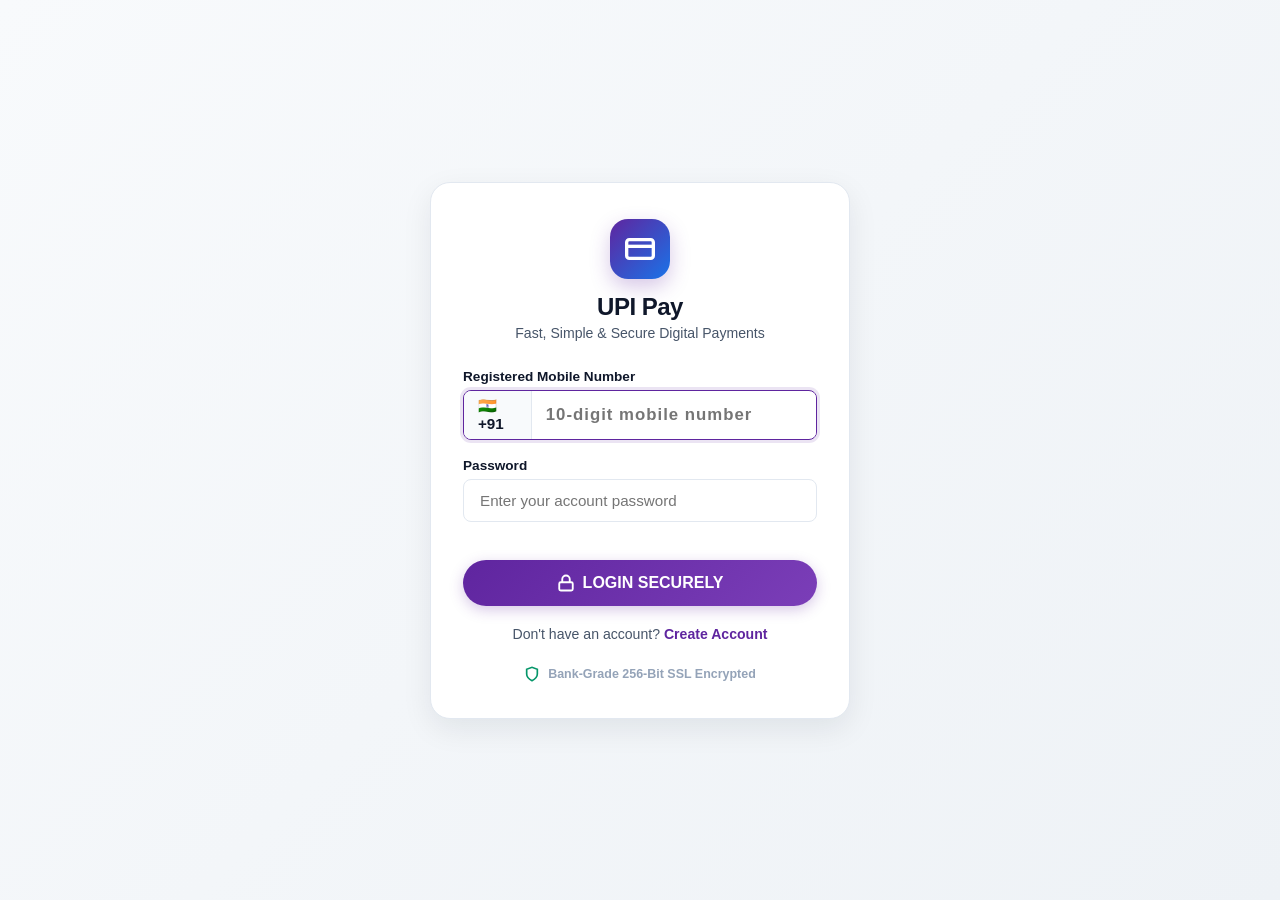
==== docs/pages/login.html @ 151ecf59 "Enable dual-mode in-browser simulation and GitHub Pages live deployment" ====
<!DOCTYPE html>
<html lang="en">
<head>
    <meta charset="UTF-8">
    <meta name="viewport" content="width=device-width, initial-scale=1.0">
    <title>Login - UPI Pay</title>
    <link rel="stylesheet" href="../css/style.css">
    <style>
        .login-page-container {
            min-height: 100vh;
            display: flex;
            flex-direction: column;
            justify-content: center;
            align-items: center;
            padding: 32px 16px;
            background: linear-gradient(135deg, #f8fafc 0%, #eef2f6 100%);
        }

        .login-card {
            width: 100%;
            max-width: 420px;
            background: #ffffff;
            border-radius: var(--radius-lg);
            padding: 36px 32px;
            box-shadow: 0 10px 30px rgba(15, 23, 42, 0.08);
            border: 1px solid var(--border-color);
        }

        .login-brand-header {
            text-align: center;
            margin-bottom: 28px;
        }

        .brand-logo-large {
            width: 60px;
            height: 60px;
            border-radius: 18px;
            background: linear-gradient(135deg, var(--primary), var(--secondary));
            color: #ffffff;
            display: inline-flex;
            align-items: center;
            justify-content: center;
            font-size: 1.8rem;
            margin-bottom: 14px;
            box-shadow: 0 8px 20px rgba(95, 37, 159, 0.25);
        }

        .brand-title {
            font-size: 1.5rem;
            font-weight: 800;
            color: var(--text-primary);
            letter-spacing: -0.5px;
        }

        .brand-subtitle {
            font-size: 0.88rem;
            color: var(--text-secondary);
            margin-top: 4px;
        }

        .trust-badge {
            display: flex;
            align-items: center;
            justify-content: center;
            gap: 8px;
            margin-top: 24px;
            font-size: 0.78rem;
            color: var(--text-muted);
            font-weight: 600;
        }

        .trust-badge svg {
            color: var(--success);
        }
    </style>
</head>
<body>
    <div class="login-page-container">
        <div class="login-card">
            <div class="login-brand-header">
                <div class="brand-logo-large">
                    <svg width="32" height="32" viewBox="0 0 24 24" fill="none" stroke="currentColor" stroke-width="2.5">
                        <rect x="2" y="5" width="20" height="14" rx="2"></rect>
                        <line x1="2" y1="10" x2="22" y2="10"></line>
                    </svg>
                </div>
                <h1 class="brand-title">UPI Pay</h1>
                <p class="brand-subtitle">Fast, Simple & Secure Digital Payments</p>
            </div>

            <form id="login-form">
                <div class="form-group">
                    <label for="login-mobile">Registered Mobile Number</label>
                    <div class="phone-input-group">
                        <div class="country-prefix">🇮🇳 +91</div>
                        <input type="tel" id="login-mobile" class="phone-control" placeholder="10-digit mobile number" maxlength="10" required autofocus>
                    </div>
                </div>

                <div class="form-group" style="margin-top: 14px;">
                    <div style="display: flex; justify-content: space-between; align-items: center;">
                        <label for="login-password">Password</label>
                    </div>
                    <input type="password" id="login-password" class="form-control" placeholder="Enter your account password" required>
                </div>

                <button type="submit" class="btn btn-primary" id="login-submit-btn" style="margin-top: 20px; padding: 14px; font-size: 1rem;">
                    <svg width="18" height="18" viewBox="0 0 24 24" fill="none" stroke="currentColor" stroke-width="2.5">
                        <rect x="3" y="11" width="18" height="11" rx="2" ry="2"></rect>
                        <path d="M7 11V7a5 5 0 0 1 10 0v4"></path>
                    </svg>
                    LOGIN SECURELY
                </button>
            </form>

            <div style="text-align: center; margin-top: 20px; font-size: 0.88rem; color: var(--text-secondary);">
                Don't have an account? 
                <a href="register.html" style="color: var(--primary); font-weight: 700; text-decoration: none;">Create Account</a>
            </div>

            <div class="trust-badge">
                <svg width="16" height="16" viewBox="0 0 24 24" fill="none" stroke="currentColor" stroke-width="2.5">
                    <path d="M12 22s8-4 8-10V5l-8-3-8 3v7c0 6 8 10 8 10z"></path>
                </svg>
                Bank-Grade 256-Bit SSL Encrypted
            </div>
        </div>
    </div>

    <script src="../js/app.js"></script>
    <script>
        // Check if user is already logged in
        document.addEventListener('DOMContentLoaded', async () => {
            try {
                const res = await SimUPI.apiFetch('/auth/me');
                if (res.ok) {
                    const data = await res.json();
                    if (data.success && data.data) {
                        SimUPI.replacePage('dashboard.html');
                    }
                }
            } catch (ignored) {}
        });

        document.getElementById('login-form').addEventListener('submit', async (e) => {
            e.preventDefault();
            const mobile = document.getElementById('login-mobile').value.trim();
            const password = document.getElementById('login-password').value;
            const btn = document.getElementById('login-submit-btn');

            if (!/^[6-9]\d{9}$/.test(mobile)) {
                SimUPI.showToast('Please enter a valid 10-digit Indian mobile number', 'error');
                return;
            }

            try {
                btn.disabled = true;
                btn.innerHTML = 'Authenticating...';

                const res = await SimUPI.apiFetch('/auth/login', {
                    method: 'POST',
                    body: JSON.stringify({ mobile, password })
                });

                const data = await res.json();

                if (!res.ok || !data.success) {
                    SimUPI.showToast(data.message || 'Invalid mobile number or password', 'error');
                    return;
                }

                SimUPI.showToast(`Welcome back, ${data.data.name}!`, 'success');
                setTimeout(() => {
                    SimUPI.goToPage('dashboard.html');
                }, 300);
            } catch (err) {
                SimUPI.showToast(err.message || 'Unable to connect to server. Ensure port 8080 is active.', 'error');
            } finally {
                btn.disabled = false;
                btn.innerHTML = `
                    <svg width="18" height="18" viewBox="0 0 24 24" fill="none" stroke="currentColor" stroke-width="2.5">
                        <rect x="3" y="11" width="18" height="11" rx="2" ry="2"></rect>
                        <path d="M7 11V7a5 5 0 0 1 10 0v4"></path>
                    </svg>
                    LOGIN SECURELY
                `;
            }
        });
    </script>
</body>
</html>
---- docs/css/style.css ----
/* ====================================================================
   UPI Pay - Desktop-Default & Mobile-Responsive Design System
   Inspired by Google Pay & PhonePe Digital Payment Platforms
   ==================================================================== */

:root {
    --primary: #5f259f;           /* PhonePe Royal Purple */
    --primary-light: #7b3eb8;
    --primary-dark: #461678;
    --primary-subtle: #f5f0fb;
    --secondary: #1a73e8;         /* Google Pay Royal Blue */
    --secondary-subtle: #e8f0fe;
    --accent: #00d09c;            /* Mint Accent */
    --bg-page: #f8fafc;           /* Clean Modern Background */
    --bg-surface: #ffffff;
    --text-primary: #0f172a;
    --text-secondary: #475569;
    --text-muted: #94a3b8;
    --border-color: #e2e8f0;
    --border-subtle: #f1f5f9;
    --success: #059669;
    --success-bg: #ecfdf5;
    --danger: #dc2626;
    --danger-bg: #fef2f2;
    --warning: #d97706;
    --warning-bg: #fffbeb;
    --shadow-sm: 0 1px 3px rgba(15, 23, 42, 0.06);
    --shadow-md: 0 4px 14px rgba(15, 23, 42, 0.08);
    --shadow-lg: 0 10px 28px rgba(15, 23, 42, 0.12);
    --radius-sm: 8px;
    --radius-md: 14px;
    --radius-lg: 20px;
    --radius-pill: 9999px;
    --transition: all 0.2s cubic-bezier(0.4, 0, 0.2, 1);
}

* {
    margin: 0;
    padding: 0;
    box-sizing: border-box;
    font-family: -apple-system, BlinkMacSystemFont, "Segoe UI", Roboto, "Helvetica Neue", Arial, sans-serif;
    -webkit-tap-highlight-color: transparent;
}

body {
    background-color: var(--bg-page);
    color: var(--text-primary);
    min-height: 100vh;
    display: flex;
    flex-direction: column;
}

/* ====================================================================
   Desktop Top Navigation Bar
   ==================================================================== */
.desktop-navbar {
    background: #ffffff;
    border-bottom: 1px solid var(--border-color);
    position: sticky;
    top: 0;
    z-index: 100;
    box-shadow: 0 2px 8px rgba(0, 0, 0, 0.04);
}

.desktop-navbar-inner {
    max-width: 1200px;
    margin: 0 auto;
    padding: 0 24px;
    height: 68px;
    display: flex;
    align-items: center;
    justify-content: space-between;
}

.nav-brand {
    display: flex;
    align-items: center;
    gap: 10px;
    text-decoration: none;
    color: var(--primary);
    font-weight: 800;
    font-size: 1.35rem;
    letter-spacing: -0.5px;
}

.brand-icon {
    width: 38px;
    height: 38px;
    border-radius: 10px;
    background: linear-gradient(135deg, var(--primary), var(--secondary));
    color: white;
    display: flex;
    align-items: center;
    justify-content: center;
    box-shadow: 0 4px 10px rgba(95, 37, 159, 0.25);
}

.nav-links {
    display: flex;
    align-items: center;
    gap: 8px;
    list-style: none;
}

.nav-link {
    display: flex;
    align-items: center;
    gap: 8px;
    padding: 8px 16px;
    border-radius: var(--radius-pill);
    text-decoration: none;
    color: var(--text-secondary);
    font-size: 0.92rem;
    font-weight: 600;
    transition: var(--transition);
}

.nav-link:hover {
    color: var(--primary);
    background: var(--primary-subtle);
}

.nav-link.active {
    color: #ffffff;
    background: var(--primary);
}

.nav-link svg {
    width: 18px;
    height: 18px;
}

.nav-user-actions {
    display: flex;
    align-items: center;
    gap: 14px;
}

.user-profile-badge {
    display: flex;
    align-items: center;
    gap: 10px;
    padding: 6px 14px 6px 6px;
    background: var(--primary-subtle);
    border-radius: var(--radius-pill);
    border: 1px solid rgba(95, 37, 159, 0.15);
}

.user-avatar-sm {
    width: 32px;
    height: 32px;
    border-radius: 50%;
    background: linear-gradient(135deg, var(--primary), var(--secondary));
    color: white;
    font-weight: 700;
    display: flex;
    align-items: center;
    justify-content: center;
    font-size: 0.85rem;
}

.user-name-sm {
    font-size: 0.85rem;
    font-weight: 700;
    color: var(--primary);
    line-height: 1.1;
}

.user-upi-sm {
    font-size: 0.72rem;
    color: var(--text-secondary);
}

.btn-logout {
    border: 1px solid var(--border-color);
    background: #ffffff;
    padding: 8px 14px;
    border-radius: var(--radius-pill);
    cursor: pointer;
    color: var(--danger);
    font-weight: 600;
    font-size: 0.85rem;
    display: flex;
    align-items: center;
    gap: 6px;
    transition: var(--transition);
}

.btn-logout:hover {
    background: var(--danger-bg);
    border-color: #fca5a5;
}

/* ====================================================================
   Main Responsive Layout Containers
   ==================================================================== */
.main-wrapper {
    max-width: 1200px;
    width: 100%;
    margin: 0 auto;
    padding: 28px 24px 60px;
    flex: 1;
}

/* 2-Column Responsive Dashboard Layout */
.dashboard-grid {
    display: grid;
    grid-template-columns: 400px 1fr;
    gap: 28px;
    align-items: start;
}

/* Centered Form Layout (For Login, Register, Send) */
.auth-wrapper {
    max-width: 440px;
    margin: 40px auto;
    width: 100%;
}

.centered-page-wrapper {
    max-width: 620px;
    margin: 20px auto;
    width: 100%;
}

/* ====================================================================
   Cards & Surfaces
   ==================================================================== */
.card {
    background: var(--bg-surface);
    border-radius: var(--radius-md);
    padding: 24px;
    border: 1px solid var(--border-color);
    box-shadow: var(--shadow-sm);
    transition: var(--transition);
}

.card:hover {
    box-shadow: var(--shadow-md);
}

.card-title {
    font-size: 1.05rem;
    font-weight: 800;
    color: var(--text-primary);
    margin-bottom: 16px;
    display: flex;
    align-items: center;
    justify-content: space-between;
}

/* ====================================================================
   Virtual Bank Account Card (PhonePe Signature Gradient)
   ==================================================================== */
.bank-card {
    background: linear-gradient(135deg, #4a154b, #5f259f 50%, #1a73e8 100%);
    border-radius: var(--radius-lg);
    padding: 24px;
    color: #ffffff;
    box-shadow: 0 10px 24px rgba(95, 37, 159, 0.28);
    position: relative;
    overflow: hidden;
}

.bank-card::after {
    content: '';
    position: absolute;
    top: -50px;
    right: -50px;
    width: 140px;
    height: 140px;
    border-radius: 50%;
    background: rgba(255, 255, 255, 0.08);
}

.bank-card-header {
    display: flex;
    justify-content: space-between;
    align-items: flex-start;
    margin-bottom: 24px;
}

.bank-name {
    font-size: 1.15rem;
    font-weight: 800;
    letter-spacing: -0.3px;
}

.account-type-tag {
    font-size: 0.72rem;
    font-weight: 700;
    padding: 4px 10px;
    border-radius: var(--radius-pill);
    background: rgba(255, 255, 255, 0.2);
    letter-spacing: 0.5px;
    backdrop-filter: blur(4px);
}

.account-number {
    font-family: monospace;
    font-size: 1.15rem;
    letter-spacing: 2.5px;
    font-weight: 600;
    margin-bottom: 20px;
}

.bank-card-footer {
    display: flex;
    justify-content: space-between;
    align-items: flex-end;
    border-top: 1px solid rgba(255, 255, 255, 0.18);
    padding-top: 14px;
}

.balance-label {
    font-size: 0.75rem;
    text-transform: uppercase;
    letter-spacing: 0.5px;
    opacity: 0.85;
}

.balance-value {
    font-size: 1.45rem;
    font-weight: 800;
    letter-spacing: -0.5px;
    margin-top: 2px;
}

/* ====================================================================
   Transfer Quick Actions Grid (PhonePe 4-Grid Style)
   ==================================================================== */
.quick-actions-grid {
    display: grid;
    grid-template-columns: repeat(4, 1fr);
    gap: 14px;
    margin-top: 14px;
}

.action-tile {
    display: flex;
    flex-direction: column;
    align-items: center;
    gap: 8px;
    text-decoration: none;
    color: var(--text-primary);
    cursor: pointer;
    transition: var(--transition);
}

.action-tile:hover {
    transform: translateY(-3px);
}

.tile-icon {
    width: 54px;
    height: 54px;
    border-radius: 16px;
    display: flex;
    align-items: center;
    justify-content: center;
    background: var(--primary-subtle);
    color: var(--primary);
    transition: var(--transition);
    border: 1px solid rgba(95, 37, 159, 0.12);
}

.action-tile:hover .tile-icon {
    background: var(--primary);
    color: #ffffff;
    box-shadow: 0 6px 16px rgba(95, 37, 159, 0.3);
}

.tile-icon svg {
    width: 24px;
    height: 24px;
    stroke: currentColor;
    stroke-width: 2.2;
    fill: none;
}

.tile-label {
    font-size: 0.78rem;
    font-weight: 700;
    text-align: center;
    color: var(--text-secondary);
}

/* ====================================================================
   Forms & Controls
   ==================================================================== */
.form-group {
    margin-bottom: 18px;
    display: flex;
    flex-direction: column;
    gap: 6px;
}

label {
    font-size: 0.85rem;
    font-weight: 700;
    color: var(--text-primary);
}

.form-control {
    width: 100%;
    padding: 12px 16px;
    border: 1.5px solid var(--border-color);
    border-radius: var(--radius-sm);
    font-size: 0.95rem;
    outline: none;
    background: #ffffff;
    color: var(--text-primary);
    transition: var(--transition);
}

.form-control:focus {
    border-color: var(--primary);
    box-shadow: 0 0 0 3px rgba(95, 37, 159, 0.12);
}

.phone-input-group {
    display: flex;
    align-items: center;
    border: 1.5px solid var(--border-color);
    border-radius: var(--radius-sm);
    background: #ffffff;
    overflow: hidden;
    transition: var(--transition);
}

.phone-input-group:focus-within {
    border-color: var(--primary);
    box-shadow: 0 0 0 3px rgba(95, 37, 159, 0.12);
}

.country-prefix {
    padding: 0 14px;
    font-weight: 700;
    color: var(--text-primary);
    background: #f8fafc;
    border-right: 1px solid var(--border-color);
    display: flex;
    align-items: center;
    gap: 6px;
    font-size: 0.95rem;
    height: 48px;
}

.phone-control {
    border: none;
    padding: 12px 14px;
    width: 100%;
    font-size: 1.05rem;
    letter-spacing: 1px;
    font-weight: 600;
    outline: none;
}

/* ====================================================================
   Buttons
   ==================================================================== */
.btn {
    display: inline-flex;
    align-items: center;
    justify-content: center;
    gap: 8px;
    padding: 12px 20px;
    border-radius: var(--radius-pill);
    font-size: 0.92rem;
    font-weight: 700;
    cursor: pointer;
    border: none;
    transition: var(--transition);
    text-decoration: none;
    width: 100%;
}

.btn-primary {
    background: linear-gradient(135deg, var(--primary), var(--primary-light));
    color: #ffffff;
    box-shadow: 0 4px 14px rgba(95, 37, 159, 0.25);
}

.btn-primary:hover {
    box-shadow: 0 6px 20px rgba(95, 37, 159, 0.38);
    transform: translateY(-1px);
}

.btn-outline {
    background: transparent;
    color: var(--primary);
    border: 1.5px solid var(--primary);
}

.btn-outline:hover {
    background: var(--primary-subtle);
}

/* ====================================================================
   Transaction Passbook Items
   ==================================================================== */
.transaction-list {
    display: flex;
    flex-direction: column;
}

.transaction-item {
    display: flex;
    align-items: center;
    justify-content: space-between;
    padding: 14px 12px;
    border-bottom: 1px solid var(--border-subtle);
    text-decoration: none;
    color: inherit;
    border-radius: var(--radius-sm);
    transition: var(--transition);
}

.transaction-item:hover {
    background: #f8fafc;
}

.transaction-item:last-child {
    border-bottom: none;
}

.tx-left {
    display: flex;
    align-items: center;
    gap: 12px;
}

.tx-avatar {
    width: 42px;
    height: 42px;
    border-radius: 50%;
    background: var(--primary-subtle);
    color: var(--primary);
    font-weight: 700;
    display: flex;
    align-items: center;
    justify-content: center;
    font-size: 0.95rem;
}

.tx-details {
    display: flex;
    flex-direction: column;
    gap: 2px;
}

.tx-name {
    font-size: 0.92rem;
    font-weight: 700;
    color: var(--text-primary);
}

.tx-meta {
    font-size: 0.75rem;
    color: var(--text-muted);
}

.tx-right {
    text-align: right;
    display: flex;
    flex-direction: column;
    align-items: flex-end;
    gap: 4px;
}

.tx-amount {
    font-size: 1rem;
    font-weight: 800;
    letter-spacing: -0.3px;
}

.tx-amount.debit {
    color: var(--danger);
}

.tx-amount.credit {
    color: var(--success);
}

.badge {
    padding: 3px 8px;
    border-radius: var(--radius-pill);
    font-size: 0.68rem;
    font-weight: 700;
    text-transform: uppercase;
    letter-spacing: 0.5px;
}

.badge-success {
    background: var(--success-bg);
    color: var(--success);
}

.badge-failed {
    background: var(--danger-bg);
    color: var(--danger);
}

.badge-pending {
    background: var(--warning-bg);
    color: var(--warning);
}

/* ====================================================================
   Filter Tabs
   ==================================================================== */
.filter-tabs {
    display: flex;
    gap: 8px;
    margin: 16px 0;
}

.filter-tab {
    padding: 7px 16px;
    border-radius: var(--radius-pill);
    font-size: 0.8rem;
    font-weight: 700;
    border: 1px solid var(--border-color);
    background: #ffffff;
    color: var(--text-secondary);
    cursor: pointer;
    transition: var(--transition);
}

.filter-tab.active {
    background: var(--primary);
    color: #ffffff;
    border-color: var(--primary);
}

/* ====================================================================
   Receipt Card
   ==================================================================== */
.receipt-card {
    background: #ffffff;
    border-radius: var(--radius-md);
    padding: 28px 24px;
    border: 1px solid var(--border-color);
    box-shadow: var(--shadow-md);
}

.receipt-header {
    text-align: center;
    border-bottom: 1px dashed var(--border-color);
    padding-bottom: 20px;
    margin-bottom: 18px;
}

.receipt-row {
    display: flex;
    justify-content: space-between;
    align-items: center;
    padding: 10px 0;
    border-bottom: 1px solid var(--border-subtle);
    font-size: 0.88rem;
}

.receipt-row:last-child {
    border-bottom: none;
}

.receipt-label {
    color: var(--text-secondary);
}

.receipt-val {
    font-weight: 700;
    color: var(--text-primary);
}

/* ====================================================================
   PIN Keypad Modal & Dot Indicators (Google Pay & PhonePe Style)
   ==================================================================== */
.keypad-modal-overlay,
.modal-backdrop {
    position: fixed !important;
    top: 0 !important;
    left: 0 !important;
    right: 0 !important;
    bottom: 0 !important;
    width: 100vw !important;
    height: 100vh !important;
    background: rgba(15, 23, 42, 0.72) !important;
    backdrop-filter: blur(8px) !important;
    -webkit-backdrop-filter: blur(8px) !important;
    display: none !important;
    align-items: center !important;
    justify-content: center !important;
    z-index: 99999 !important;
    padding: 16px !important;
    box-sizing: border-box !important;
}

.keypad-modal-overlay.show,
.modal-backdrop.active {
    display: flex !important;
}

.keypad-bottom-sheet,
.pin-modal-card {
    background: #ffffff;
    border-radius: var(--radius-lg);
    width: 100%;
    max-width: 380px;
    padding: 28px 24px;
    box-shadow: 0 25px 50px -12px rgba(0, 0, 0, 0.35);
    text-align: center;
    animation: popInModal 0.25s cubic-bezier(0.16, 1, 0.3, 1);
    border: 1px solid var(--border-color);
    position: relative;
    margin: auto;
}

@keyframes popInModal {
    from {
        opacity: 0;
        transform: scale(0.92) translateY(16px);
    }
    to {
        opacity: 1;
        transform: scale(1) translateY(0);
    }
}

.keypad-header {
    margin-bottom: 20px;
}

.keypad-title {
    font-size: 1.15rem;
    font-weight: 800;
    letter-spacing: 0.5px;
    color: var(--text-primary);
    margin-bottom: 6px;
    text-transform: uppercase;
}

.keypad-subtitle {
    font-size: 0.88rem;
    color: var(--text-secondary);
    line-height: 1.4;
}

.pin-dots-container,
.pin-dots {
    display: flex;
    justify-content: center;
    align-items: center;
    gap: 16px;
    margin: 20px 0 24px;
}

.pin-dot {
    width: 16px;
    height: 16px;
    border-radius: 50%;
    border: 2px solid var(--primary);
    background: #ffffff;
    transition: all 0.2s cubic-bezier(0.4, 0, 0.2, 1);
}

.pin-dot.filled {
    background: var(--primary);
    transform: scale(1.18);
    box-shadow: 0 0 0 3px rgba(37, 99, 235, 0.25);
}

.keypad-grid {
    display: grid;
    grid-template-columns: repeat(3, 1fr);
    gap: 12px;
    max-width: 320px;
    margin: 0 auto;
}

.key-btn {
    height: 56px;
    border-radius: var(--radius-md);
    border: 1px solid var(--border-color);
    background: #ffffff;
    font-size: 1.35rem;
    font-weight: 700;
    color: var(--text-primary);
    display: flex;
    align-items: center;
    justify-content: center;
    cursor: pointer;
    transition: var(--transition);
    user-select: none;
    -webkit-tap-highlight-color: transparent;
}

.key-btn:hover {
    background: var(--primary-subtle);
    border-color: var(--primary);
    color: var(--primary);
}

.key-btn:active {
    transform: scale(0.95);
    background: #dbeafe;
}

.key-btn.action-btn {
    background: #f8fafc;
    color: var(--text-secondary);
    font-size: 1.15rem;
}

.key-btn.action-btn:hover {
    background: #f1f5f9;
    color: var(--danger);
}

.submit-key {
    width: 100% !important;
    max-width: 320px;
    margin: 18px auto 0 !important;
    display: flex !important;
    align-items: center;
    justify-content: center;
    height: 48px;
    font-size: 0.95rem;
    font-weight: 700;
    letter-spacing: 0.5px;
}

/* ====================================================================
   Result Screens (Success & Failure)
   ==================================================================== */
.result-screen {
    display: none;
    flex-direction: column;
    align-items: center;
    text-align: center;
    padding: 40px 20px;
    background: #ffffff;
    border-radius: var(--radius-md);
    border: 1px solid var(--border-color);
}

.result-screen.active {
    display: flex;
}

.result-icon-wrapper {
    width: 72px;
    height: 72px;
    border-radius: 50%;
    display: flex;
    align-items: center;
    justify-content: center;
    margin-bottom: 20px;
    position: relative;
}

.result-icon-wrapper.success {
    background: var(--success-bg);
    color: var(--success);
}

.result-icon-wrapper.failure {
    background: var(--danger-bg);
    color: var(--danger);
}

.result-icon-wrapper svg {
    width: 36px;
    height: 36px;
    stroke: currentColor;
    stroke-width: 2.5;
    fill: none;
}

/* ====================================================================
   Toast Container
   ==================================================================== */
#toast-container {
    position: fixed;
    top: 24px;
    right: 24px;
    z-index: 9999;
    display: flex;
    flex-direction: column;
    gap: 10px;
}

.toast {
    display: flex;
    align-items: center;
    gap: 10px;
    padding: 12px 18px;
    border-radius: var(--radius-sm);
    color: #ffffff;
    font-size: 0.88rem;
    font-weight: 600;
    box-shadow: var(--shadow-lg);
    animation: fadeIn 0.3s ease;
    max-width: 380px;
}

.toast-success {
    background: #059669;
}

.toast-error {
    background: #dc2626;
}

.toast-info {
    background: #1e293b;
}

/* ====================================================================
   Mobile Bottom Navigation (Hidden on Desktop)
   ==================================================================== */
.bottom-nav {
    display: none;
    position: fixed;
    bottom: 0;
    left: 0;
    right: 0;
    height: 64px;
    background: #ffffff;
    border-top: 1px solid var(--border-color);
    box-shadow: 0 -2px 10px rgba(0, 0, 0, 0.05);
    z-index: 90;
    justify-content: space-around;
    align-items: center;
}

.bottom-nav .nav-item {
    display: flex;
    flex-direction: column;
    align-items: center;
    gap: 3px;
    text-decoration: none;
    color: var(--text-muted);
    font-size: 0.72rem;
    font-weight: 600;
    transition: var(--transition);
}

.bottom-nav .nav-item svg {
    width: 22px;
    height: 22px;
    stroke: currentColor;
    stroke-width: 2;
    fill: none;
}

.bottom-nav .nav-item.active {
    color: var(--primary);
}

/* ====================================================================
   Responsive Breakpoints (@media queries)
   ==================================================================== */
@media (max-width: 860px) {
    .dashboard-grid {
        grid-template-columns: 1fr;
    }
}

@media (max-width: 768px) {
    .desktop-navbar .nav-links {
        display: none;
    }

    .main-wrapper {
        padding: 16px 14px 80px;
    }

    .bottom-nav {
        display: flex;
    }

    #toast-container {
        top: 16px;
        right: 16px;
        left: 16px;
    }

    .toast {
        max-width: 100%;
    }
}
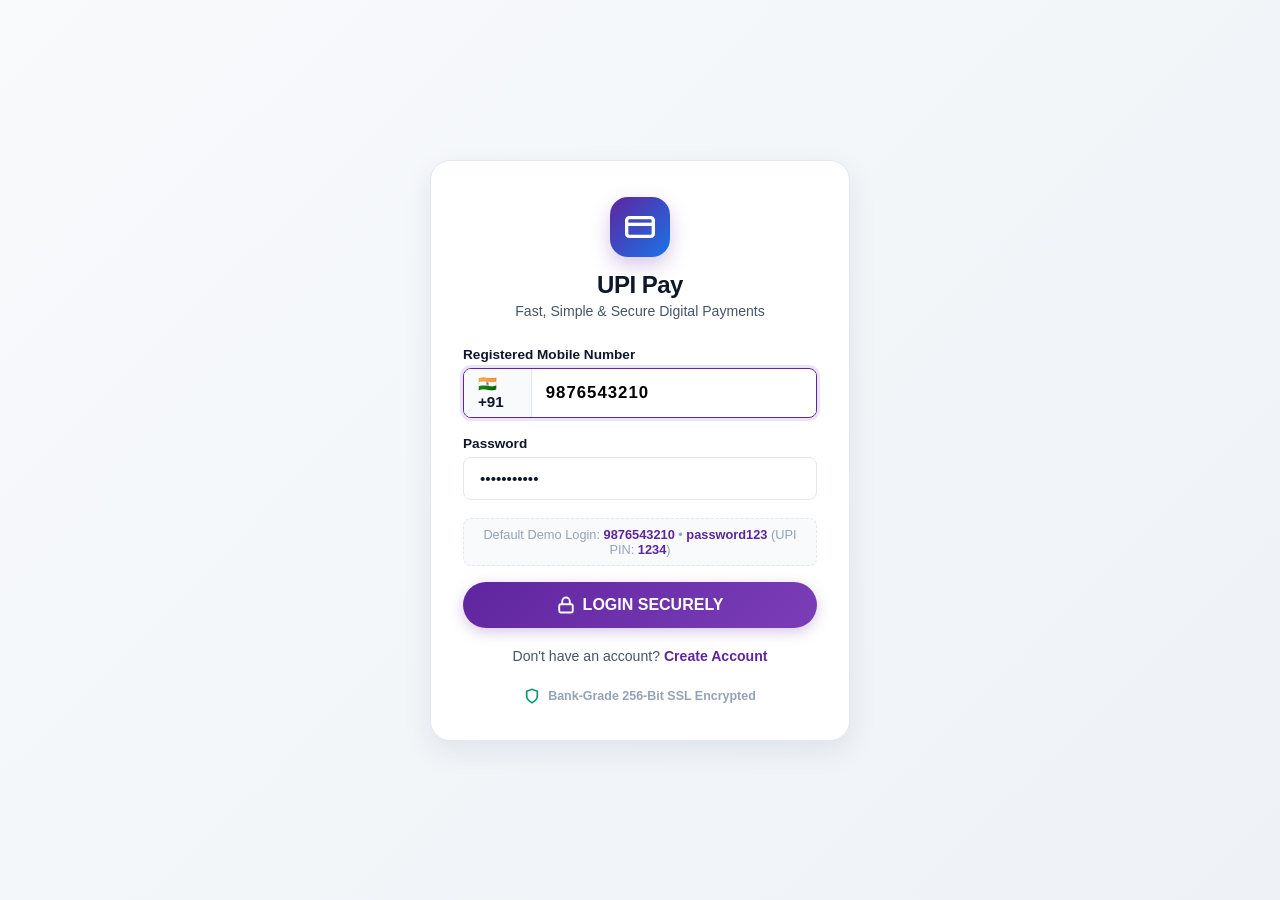
==== commit 8b8ab7fa: "Add default demo login details and credentials reminder" ====
--- a/docs/pages/login.html
+++ b/docs/pages/login.html
@@ -93,7 +93,7 @@
                     <label for="login-mobile">Registered Mobile Number</label>
                     <div class="phone-input-group">
                         <div class="country-prefix">🇮🇳 +91</div>
-                        <input type="tel" id="login-mobile" class="phone-control" placeholder="10-digit mobile number" maxlength="10" required autofocus>
+                        <input type="tel" id="login-mobile" class="phone-control" placeholder="10-digit mobile number" maxlength="10" value="9876543210" required autofocus>
                     </div>
                 </div>
 
@@ -101,10 +101,14 @@
                     <div style="display: flex; justify-content: space-between; align-items: center;">
                         <label for="login-password">Password</label>
                     </div>
-                    <input type="password" id="login-password" class="form-control" placeholder="Enter your account password" required>
+                    <input type="password" id="login-password" class="form-control" placeholder="Enter your account password" value="password123" required>
                 </div>
 
-                <button type="submit" class="btn btn-primary" id="login-submit-btn" style="margin-top: 20px; padding: 14px; font-size: 1rem;">
+                <div style="margin-top: 12px; text-align: center; font-size: 0.8rem; color: var(--text-muted); background: #f8fafc; padding: 8px 12px; border-radius: var(--radius-sm); border: 1px dashed var(--border-color);">
+                    Default Demo Login: <strong style="color: var(--primary);">9876543210</strong> • <strong style="color: var(--primary);">password123</strong> (UPI PIN: <strong style="color: var(--primary);">1234</strong>)
+                </div>
+
+                <button type="submit" class="btn btn-primary" id="login-submit-btn" style="margin-top: 16px; padding: 14px; font-size: 1rem;">
                     <svg width="18" height="18" viewBox="0 0 24 24" fill="none" stroke="currentColor" stroke-width="2.5">
                         <rect x="3" y="11" width="18" height="11" rx="2" ry="2"></rect>
                         <path d="M7 11V7a5 5 0 0 1 10 0v4"></path>
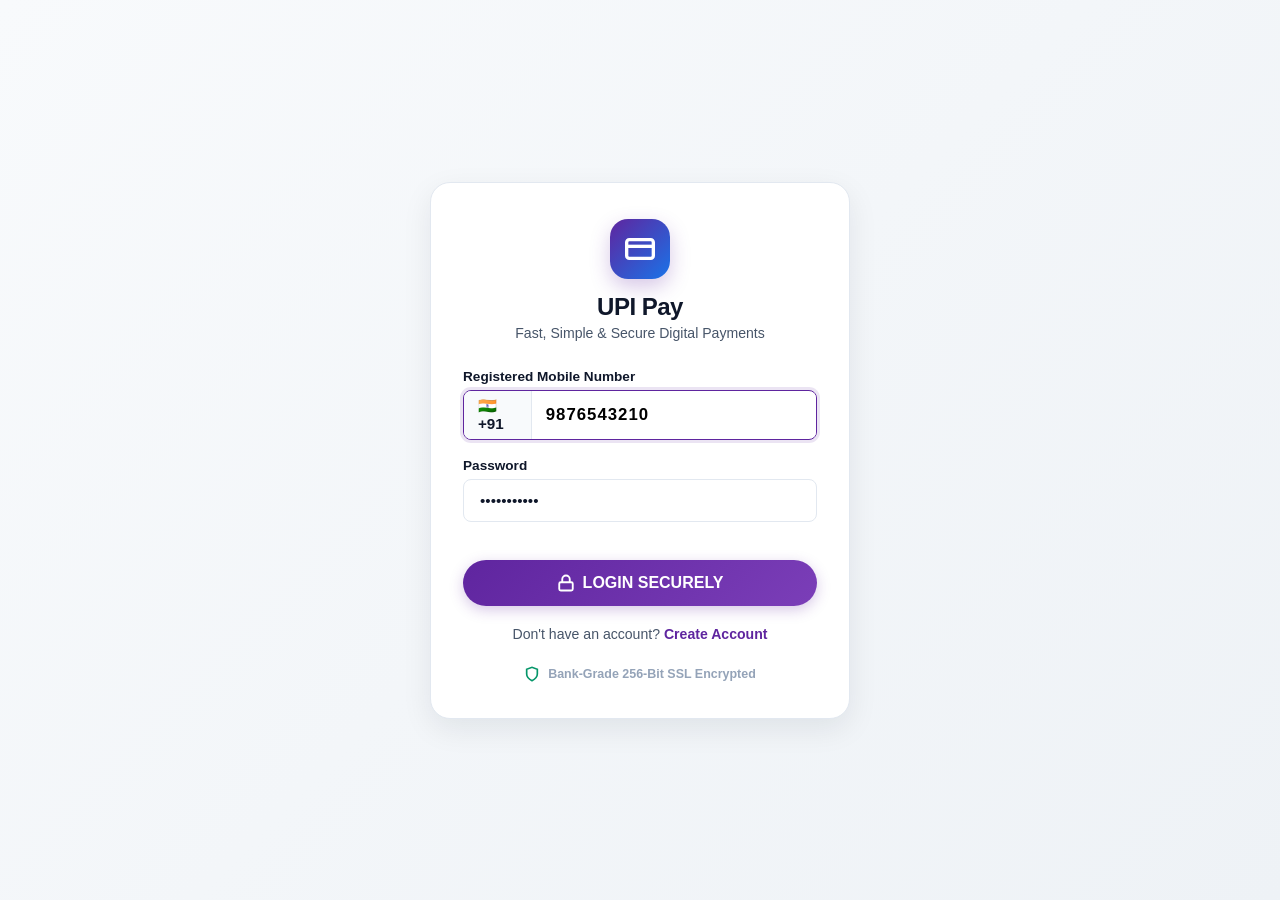
==== commit ebe60984: "Remove demo credentials reminder note below password input" ====
--- a/docs/pages/login.html
+++ b/docs/pages/login.html
@@ -104,11 +104,7 @@
                     <input type="password" id="login-password" class="form-control" placeholder="Enter your account password" value="password123" required>
                 </div>
 
-                <div style="margin-top: 12px; text-align: center; font-size: 0.8rem; color: var(--text-muted); background: #f8fafc; padding: 8px 12px; border-radius: var(--radius-sm); border: 1px dashed var(--border-color);">
-                    Default Demo Login: <strong style="color: var(--primary);">9876543210</strong> • <strong style="color: var(--primary);">password123</strong> (UPI PIN: <strong style="color: var(--primary);">1234</strong>)
-                </div>
-
-                <button type="submit" class="btn btn-primary" id="login-submit-btn" style="margin-top: 16px; padding: 14px; font-size: 1rem;">
+                <button type="submit" class="btn btn-primary" id="login-submit-btn" style="margin-top: 20px; padding: 14px; font-size: 1rem;">
                     <svg width="18" height="18" viewBox="0 0 24 24" fill="none" stroke="currentColor" stroke-width="2.5">
                         <rect x="3" y="11" width="18" height="11" rx="2" ry="2"></rect>
                         <path d="M7 11V7a5 5 0 0 1 10 0v4"></path>
